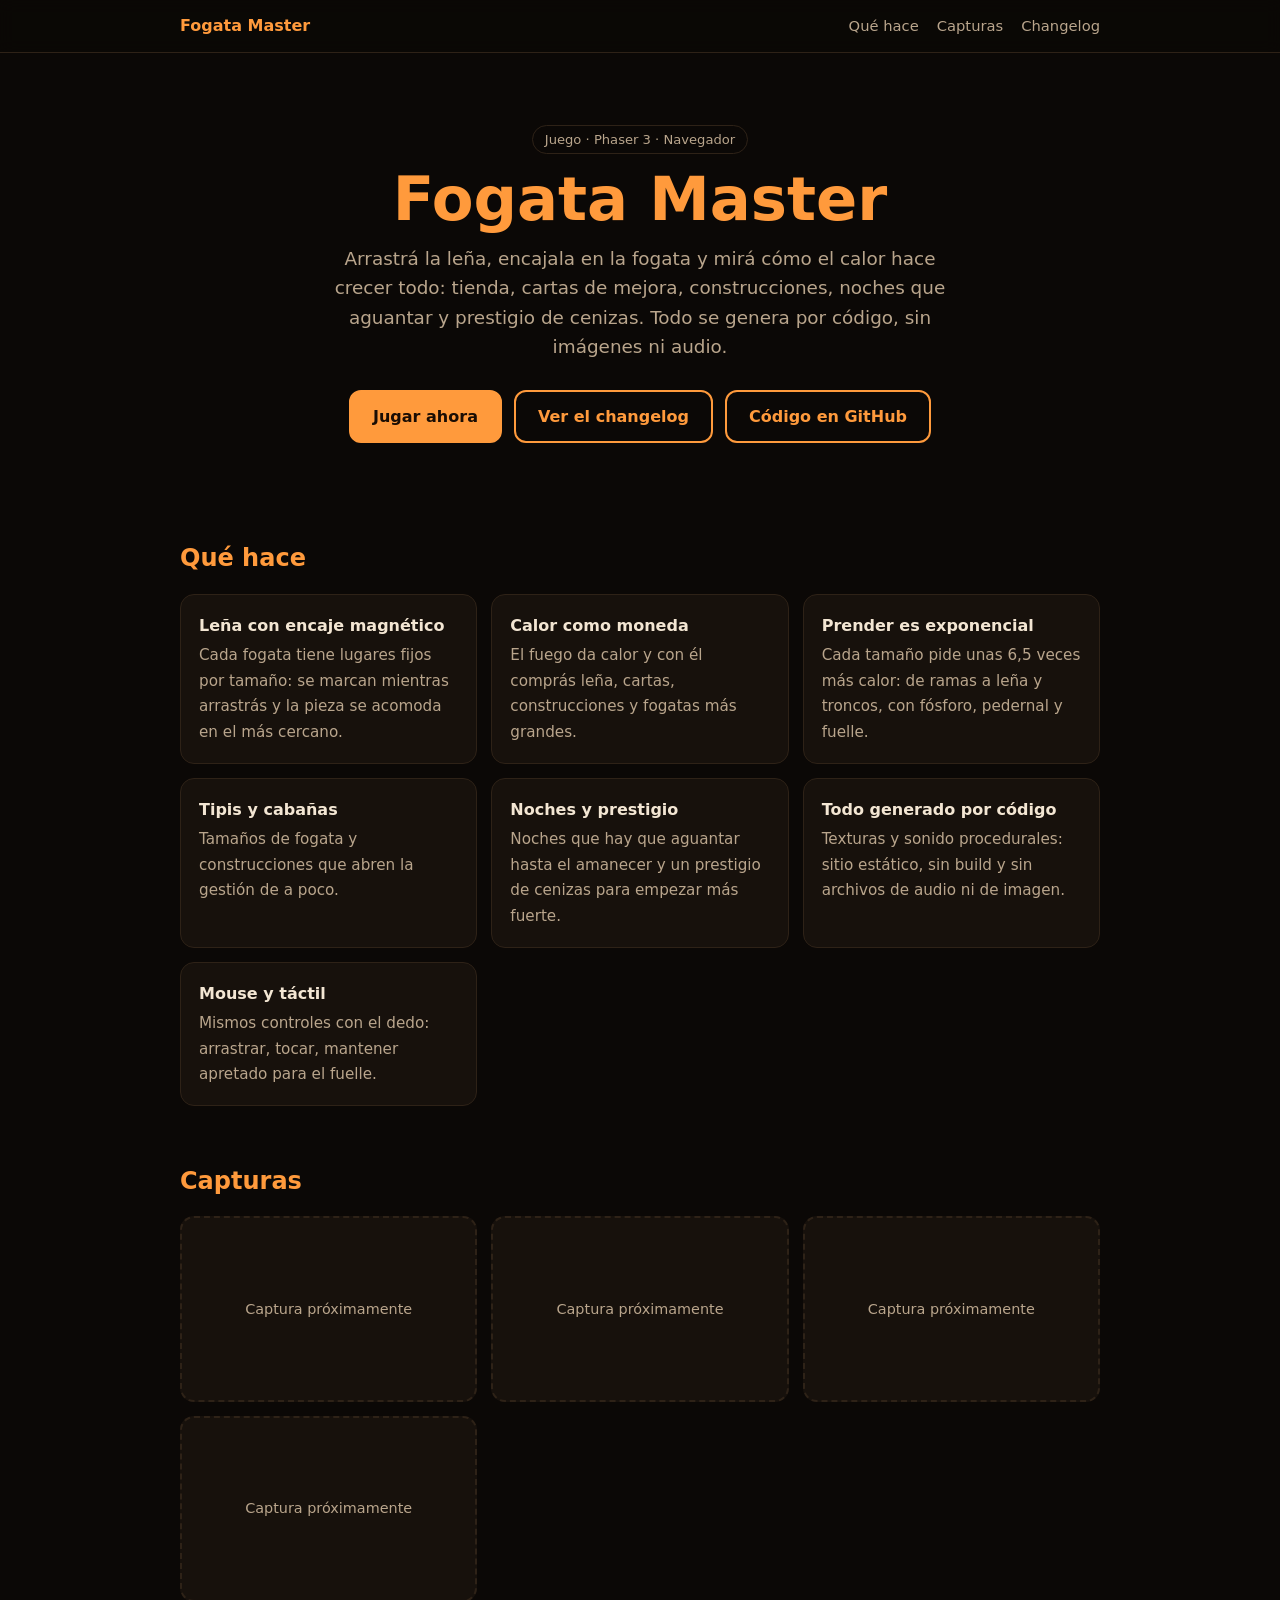
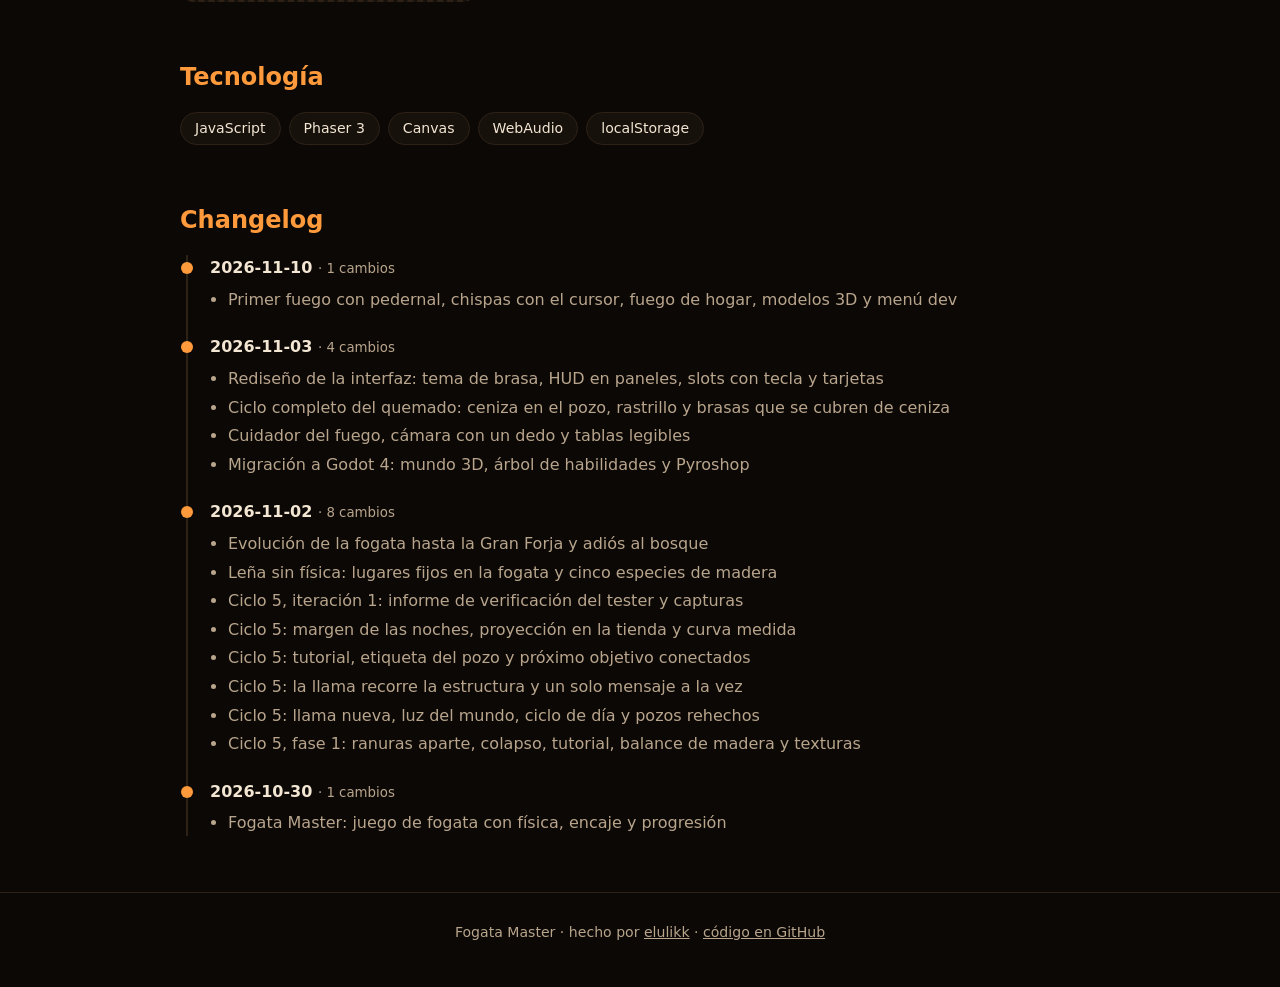
==== landing/index.html @ cbc8fab6 "Landing de portfolio con descripción, capturas y changelog Co-Authored-By: Claude Sonnet 5.5 <norepl" ====
<!doctype html><html lang="es"><head><meta charset="utf-8"><meta name="viewport" content="width=device-width,initial-scale=1"><title>Fogata Master – Un juego de fogata satisfactorio de tocar</title><meta name="description" content="Arrastrá la leña, encajala en la fogata y mirá cómo el calor hace crecer todo: tienda, cartas de mejora, construcciones, noches que aguantar y prestigio de cenizas. Todo se genera por código, sin imágenes ni audio."><style>
:root{--bg:#0b0806;--ink:#f3e6d3;--mut:#b9a58c;--card:#17110c;--line:#2e2217;--brand:#ff9a3c;--onbrand:#1a0d04;--font:system-ui,-apple-system,"Segoe UI",sans-serif;--mono:"JetBrains Mono",ui-monospace,Consolas,monospace}
*{box-sizing:border-box}html{scroll-behavior:smooth}
body{margin:0;background:var(--bg);color:var(--ink);font:16px/1.6 var(--font)}
.hero{background-size:cover;background-position:center}
.hero.bg{background-image:linear-gradient(rgba(5,8,14,.55),var(--bg)),var(--herobg)}
.hud .card,.hud .shot,.hud table,.hud .chips span{background:rgba(8,14,24,.72);border-color:var(--brand);border-radius:2px;backdrop-filter:blur(4px)}
.hud .card b,.hud h3,.hud th,.hud .tag{font-family:var(--mono);text-transform:uppercase;letter-spacing:.12em;font-size:.78rem;color:var(--brand)}
.hud .btn{border-radius:2px;text-transform:uppercase;letter-spacing:.1em;font-size:.85rem}
.hud h1{font-family:var(--mono);letter-spacing:.06em;text-shadow:0 0 28px color-mix(in srgb,var(--brand) 50%,transparent)}
.hud .shot{border-style:solid}.hud .shot img{cursor:zoom-in}
.band{height:46vh;min-height:260px;background-size:cover;background-position:center;margin:56px 0;border-block:1px solid var(--brand);display:grid;place-items:center;text-align:center;padding:0 20px}
.band p{font-family:var(--mono);text-transform:uppercase;letter-spacing:.2em;font-size:clamp(.9rem,2.4vw,1.3rem);background:rgba(5,8,14,.6);padding:10px 18px;margin:0;color:var(--brand)}
.lb{position:fixed;inset:0;background:rgba(0,0,0,.92);display:none;place-items:center;z-index:20}.lb.on{display:grid}.lb img{max-width:96vw;max-height:94vh}
.wrap{max-width:960px;margin:0 auto;padding:0 20px}
nav{position:sticky;top:0;background:color-mix(in srgb,var(--bg) 88%,transparent);backdrop-filter:blur(8px);border-bottom:1px solid var(--line);z-index:5}
nav .wrap{display:flex;gap:18px;align-items:center;height:52px;overflow-x:auto;white-space:nowrap}
nav b{margin-right:auto;color:var(--brand)}nav a{color:var(--mut);text-decoration:none;font-size:.92rem}nav a:hover{color:var(--ink)}
header{padding:72px 0 40px;text-align:center}
.tag{display:inline-block;padding:3px 12px;border:1px solid var(--line);border-radius:99px;color:var(--mut);font-size:.82rem;margin-bottom:14px}
h1{margin:0 0 12px;font-size:clamp(2.2rem,7vw,3.8rem);line-height:1.05;color:var(--brand)}
header p.lead{margin:0 auto;max-width:620px;color:var(--mut);font-size:1.15rem}
.cta{display:flex;flex-wrap:wrap;gap:12px;justify-content:center;margin:28px 0 0}
.btn{padding:12px 22px;border-radius:12px;border:2px solid var(--brand);color:var(--brand);font-weight:700;text-decoration:none}
.btn.primary{background:var(--brand);color:var(--onbrand)}.btn:hover{filter:brightness(1.12)}
section{margin:56px 0}h2{font-size:1.5rem;margin:0 0 16px;color:var(--brand)}
.grid{display:grid;grid-template-columns:repeat(auto-fit,minmax(250px,1fr));gap:14px}
.card{background:var(--card);border:1px solid var(--line);border-radius:14px;padding:18px}
.card b{display:block;margin-bottom:4px}.card span{color:var(--mut);font-size:.95rem}
.shots{display:grid;grid-template-columns:repeat(auto-fit,minmax(280px,1fr));gap:14px}
.shot{aspect-ratio:16/10;border:2px dashed var(--line);border-radius:14px;display:grid;place-items:center;color:var(--mut);font-size:.9rem;overflow:hidden;background:var(--card)}
.shot img{width:100%;height:100%;object-fit:cover}
table{width:100%;border-collapse:collapse;font-size:.95rem}td,th{text-align:left;padding:9px 12px;border-bottom:1px solid var(--line);vertical-align:top}th{color:var(--mut);font-weight:600}
.chips{display:flex;flex-wrap:wrap;gap:8px}.chips span{background:var(--card);border:1px solid var(--line);border-radius:99px;padding:4px 14px;font-size:.88rem}
.log{border-left:2px solid var(--line);margin-left:6px;padding-left:22px}
.day{position:relative;margin-bottom:22px}.day::before{content:"";position:absolute;left:-29px;top:7px;width:12px;height:12px;border-radius:50%;background:var(--brand)}
.day h3{margin:0 0 6px;font-size:1rem}.day h3 small{color:var(--mut);font-weight:400}
.day ul{margin:0;padding-left:18px;color:var(--mut)}.day li{margin:3px 0}
details summary{cursor:pointer;color:var(--brand);font-weight:600;margin:6px 0}
footer{border-top:1px solid var(--line);color:var(--mut);text-align:center;font-size:.88rem;padding:28px 0 44px}footer a{color:inherit}
</style></head><body class=""><nav><div class="wrap"><b>Fogata Master</b><a href="#features">Qué hace</a><a href="#shots">Capturas</a><a href="#changelog">Changelog</a></div></nav><header class="hero"><div class="wrap"><span class="tag">Juego · Phaser 3 · Navegador</span><h1>Fogata Master</h1><p class="lead">Arrastrá la leña, encajala en la fogata y mirá cómo el calor hace crecer todo: tienda, cartas de mejora, construcciones, noches que aguantar y prestigio de cenizas. Todo se genera por código, sin imágenes ni audio.</p><div class="cta"><a class="btn primary" href="../">Jugar ahora</a><a class="btn" href="#changelog">Ver el changelog</a><a class="btn" href="https://github.com/elulikk/fogata-master">Código en GitHub</a></div></div></header><div class="wrap"><section id="features"><h2>Qué hace</h2><div class="grid"><div class="card"><b>Leña con encaje magnético</b><span>Cada fogata tiene lugares fijos por tamaño: se marcan mientras arrastrás y la pieza se acomoda en el más cercano.</span></div><div class="card"><b>Calor como moneda</b><span>El fuego da calor y con él comprás leña, cartas, construcciones y fogatas más grandes.</span></div><div class="card"><b>Prender es exponencial</b><span>Cada tamaño pide unas 6,5 veces más calor: de ramas a leña y troncos, con fósforo, pedernal y fuelle.</span></div><div class="card"><b>Tipis y cabañas</b><span>Tamaños de fogata y construcciones que abren la gestión de a poco.</span></div><div class="card"><b>Noches y prestigio</b><span>Noches que hay que aguantar hasta el amanecer y un prestigio de cenizas para empezar más fuerte.</span></div><div class="card"><b>Todo generado por código</b><span>Texturas y sonido procedurales: sitio estático, sin build y sin archivos de audio ni de imagen.</span></div><div class="card"><b>Mouse y táctil</b><span>Mismos controles con el dedo: arrastrar, tocar, mantener apretado para el fuelle.</span></div></div></section><section id="shots"><h2>Capturas</h2><div class="shots"><div class="shot">Captura próximamente</div><div class="shot">Captura próximamente</div><div class="shot">Captura próximamente</div><div class="shot">Captura próximamente</div></div></section><section><h2>Tecnología</h2><div class="chips"><span>JavaScript</span><span>Phaser 3</span><span>Canvas</span><span>WebAudio</span><span>localStorage</span></div></section><section id="changelog"><h2>Changelog</h2><div class="log"><div class="day"><h3>2026-11-10 <small>· 1 cambios</small></h3><ul><li>Primer fuego con pedernal, chispas con el cursor, fuego de hogar, modelos 3D y menú dev</li></ul></div><div class="day"><h3>2026-11-03 <small>· 4 cambios</small></h3><ul><li>Rediseño de la interfaz: tema de brasa, HUD en paneles, slots con tecla y tarjetas</li><li>Ciclo completo del quemado: ceniza en el pozo, rastrillo y brasas que se cubren de ceniza</li><li>Cuidador del fuego, cámara con un dedo y tablas legibles</li><li>Migración a Godot 4: mundo 3D, árbol de habilidades y Pyroshop</li></ul></div><div class="day"><h3>2026-11-02 <small>· 8 cambios</small></h3><ul><li>Evolución de la fogata hasta la Gran Forja y adiós al bosque</li><li>Leña sin física: lugares fijos en la fogata y cinco especies de madera</li><li>Ciclo 5, iteración 1: informe de verificación del tester y capturas</li><li>Ciclo 5: margen de las noches, proyección en la tienda y curva medida</li><li>Ciclo 5: tutorial, etiqueta del pozo y próximo objetivo conectados</li><li>Ciclo 5: la llama recorre la estructura y un solo mensaje a la vez</li><li>Ciclo 5: llama nueva, luz del mundo, ciclo de día y pozos rehechos</li><li>Ciclo 5, fase 1: ranuras aparte, colapso, tutorial, balance de madera y texturas</li></ul></div><div class="day"><h3>2026-10-30 <small>· 1 cambios</small></h3><ul><li>Fogata Master: juego de fogata con física, encaje y progresión</li></ul></div></div></section></div><footer><div class="wrap">Fogata Master · hecho por <a href="https://github.com/elulikk">elulikk</a> · <a href="https://github.com/elulikk/fogata-master">código en GitHub</a></div></footer><div class="lb" onclick="this.classList.remove('on')"><img alt=""></div><script>document.querySelectorAll(".shot img").forEach(i=>i.onclick=()=>{const l=document.querySelector(".lb");l.querySelector("img").src=i.src;l.classList.add("on")})</script></body></html>
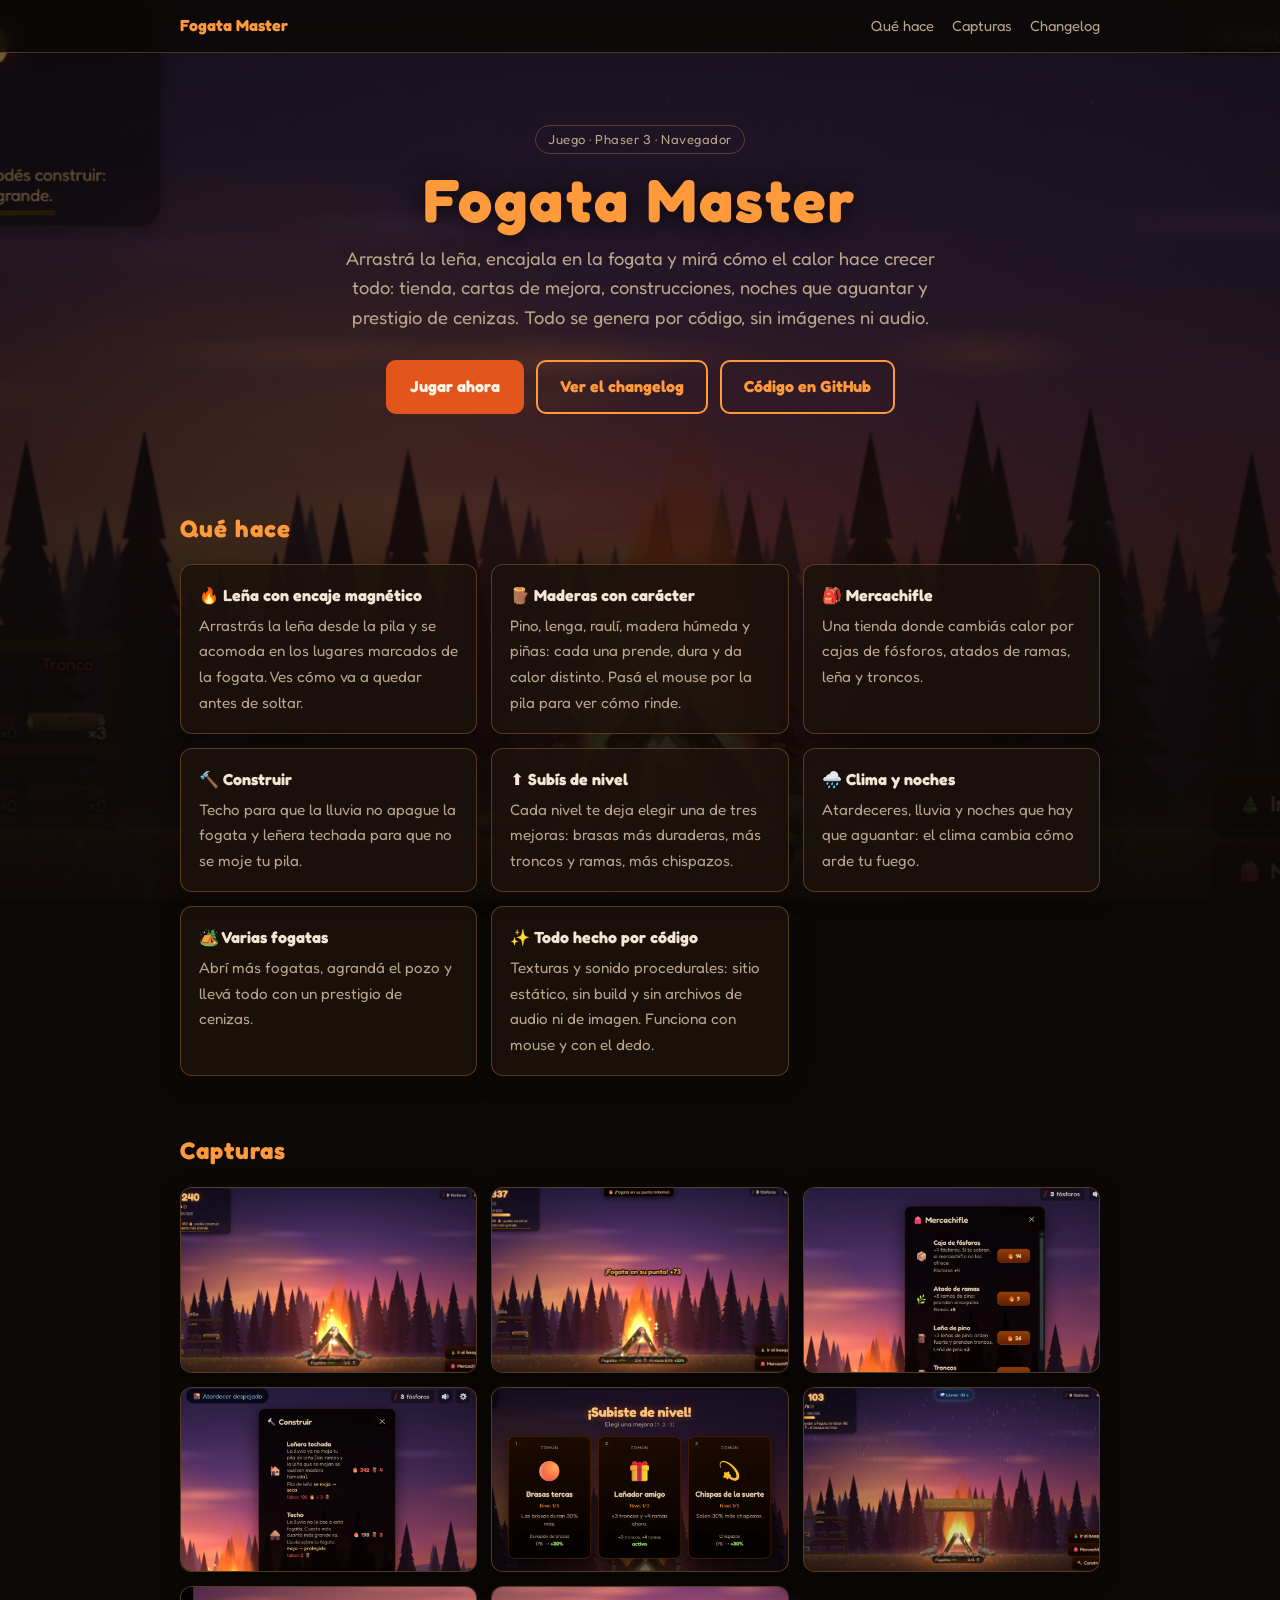
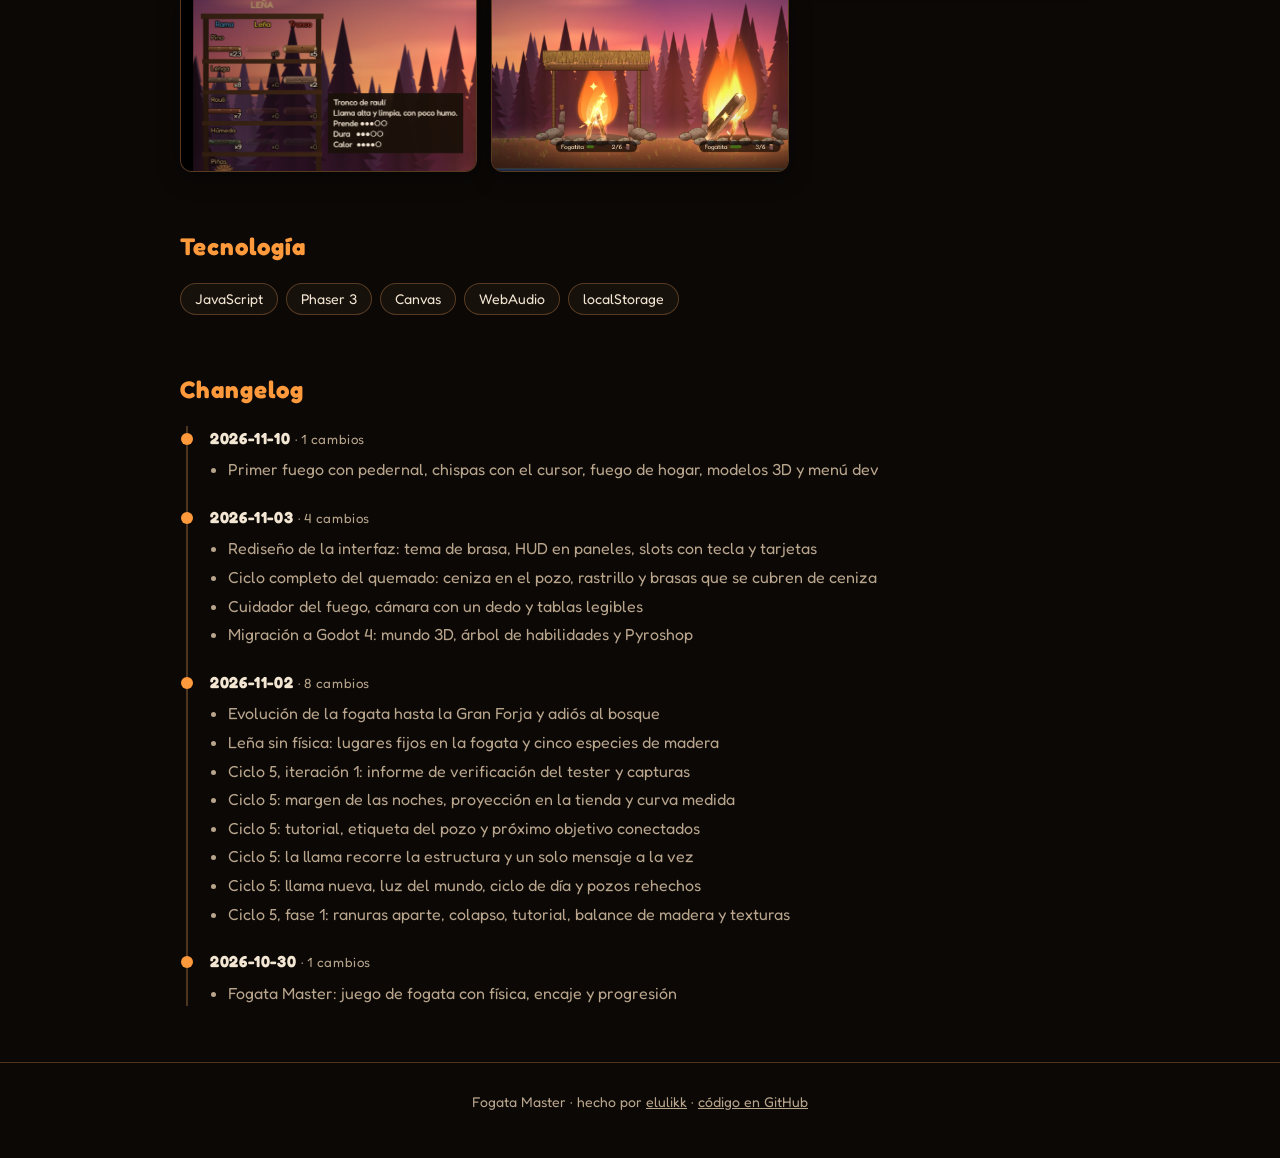
==== commit 6da75d59: "Landing de Fogata Master: estilo del juego, fondo de atardecer y capturas Co-Authored-By: Claude Son" ====
--- a/landing/index.html
+++ b/landing/index.html
@@ -1,8 +1,16 @@
-<!doctype html><html lang="es"><head><meta charset="utf-8"><meta name="viewport" content="width=device-width,initial-scale=1"><title>Fogata Master – Un juego de fogata satisfactorio de tocar</title><meta name="description" content="Arrastrá la leña, encajala en la fogata y mirá cómo el calor hace crecer todo: tienda, cartas de mejora, construcciones, noches que aguantar y prestigio de cenizas. Todo se genera por código, sin imágenes ni audio."><style>
-:root{--bg:#0b0806;--ink:#f3e6d3;--mut:#b9a58c;--card:#17110c;--line:#2e2217;--brand:#ff9a3c;--onbrand:#1a0d04;--font:system-ui,-apple-system,"Segoe UI",sans-serif;--mono:"JetBrains Mono",ui-monospace,Consolas,monospace}
+<!doctype html><html lang="es"><head><meta charset="utf-8"><meta name="viewport" content="width=device-width,initial-scale=1"><title>Fogata Master – Un juego de fogata satisfactorio de tocar</title><meta name="description" content="Arrastrá la leña, encajala en la fogata y mirá cómo el calor hace crecer todo: tienda, cartas de mejora, construcciones, noches que aguantar y prestigio de cenizas. Todo se genera por código, sin imágenes ni audio."><link rel="preconnect" href="https://fonts.googleapis.com"><link href="https://fonts.googleapis.com/css2?family=Fredoka:wght@400;500;600;700&display=swap" rel="stylesheet"><style>
+:root{--bg:#0b0806;--ink:#f3e6d3;--mut:#b9a58c;--card:#17110c;--line:rgba(255,170,90,.28);--brand:#ff9a3c;--onbrand:#1a0d04;--font:"Fredoka",system-ui,sans-serif;--mono:"JetBrains Mono",ui-monospace,Consolas,monospace;--pagebg:url(screenshots/16.webp);--head:"Fredoka",system-ui,sans-serif;--ov1:rgba(11,8,6,.55);--ov2:rgba(11,8,6,.92);--navbg:rgba(11,8,6,.82);--cardbg:rgba(28,18,12,.88);--btn:#e2561b;--onbtn:#fff6e8}
 *{box-sizing:border-box}html{scroll-behavior:smooth}
 body{margin:0;background:var(--bg);color:var(--ink);font:16px/1.6 var(--font)}
 .hero{background-size:cover;background-position:center}
+body.pagebg{background-image:linear-gradient(var(--ov1),var(--ov2)),var(--pagebg);background-size:cover;background-position:center;background-attachment:fixed}
+.pagebg nav{background:var(--navbg)}
+.map h1,.map h2,.map h3,.map .tag{font-family:var(--head);letter-spacing:.04em}
+.map h1{text-shadow:0 2px 24px rgba(0,0,0,.7)}
+.map .card,.map .shot,.map table{background:var(--cardbg);border:1px solid var(--line);border-radius:12px;box-shadow:0 6px 22px rgba(0,0,0,.35)}
+.map .btn{border-radius:10px}.map .btn.primary{background:var(--btn);border-color:var(--btn);color:var(--onbtn)}
+.map .btn[hidden]{display:none}
+.note{text-align:center;color:var(--mut);font-size:.9rem;min-height:1.4em;margin:12px 0 0}
 .hero.bg{background-image:linear-gradient(rgba(5,8,14,.55),var(--bg)),var(--herobg)}
 .hud .card,.hud .shot,.hud table,.hud .chips span{background:rgba(8,14,24,.72);border-color:var(--brand);border-radius:2px;backdrop-filter:blur(4px)}
 .hud .card b,.hud h3,.hud th,.hud .tag{font-family:var(--mono);text-transform:uppercase;letter-spacing:.12em;font-size:.78rem;color:var(--brand)}
@@ -38,4 +46,4 @@
 .day ul{margin:0;padding-left:18px;color:var(--mut)}.day li{margin:3px 0}
 details summary{cursor:pointer;color:var(--brand);font-weight:600;margin:6px 0}
 footer{border-top:1px solid var(--line);color:var(--mut);text-align:center;font-size:.88rem;padding:28px 0 44px}footer a{color:inherit}
-</style></head><body class=""><nav><div class="wrap"><b>Fogata Master</b><a href="#features">Qué hace</a><a href="#shots">Capturas</a><a href="#changelog">Changelog</a></div></nav><header class="hero"><div class="wrap"><span class="tag">Juego · Phaser 3 · Navegador</span><h1>Fogata Master</h1><p class="lead">Arrastrá la leña, encajala en la fogata y mirá cómo el calor hace crecer todo: tienda, cartas de mejora, construcciones, noches que aguantar y prestigio de cenizas. Todo se genera por código, sin imágenes ni audio.</p><div class="cta"><a class="btn primary" href="../">Jugar ahora</a><a class="btn" href="#changelog">Ver el changelog</a><a class="btn" href="https://github.com/elulikk/fogata-master">Código en GitHub</a></div></div></header><div class="wrap"><section id="features"><h2>Qué hace</h2><div class="grid"><div class="card"><b>Leña con encaje magnético</b><span>Cada fogata tiene lugares fijos por tamaño: se marcan mientras arrastrás y la pieza se acomoda en el más cercano.</span></div><div class="card"><b>Calor como moneda</b><span>El fuego da calor y con él comprás leña, cartas, construcciones y fogatas más grandes.</span></div><div class="card"><b>Prender es exponencial</b><span>Cada tamaño pide unas 6,5 veces más calor: de ramas a leña y troncos, con fósforo, pedernal y fuelle.</span></div><div class="card"><b>Tipis y cabañas</b><span>Tamaños de fogata y construcciones que abren la gestión de a poco.</span></div><div class="card"><b>Noches y prestigio</b><span>Noches que hay que aguantar hasta el amanecer y un prestigio de cenizas para empezar más fuerte.</span></div><div class="card"><b>Todo generado por código</b><span>Texturas y sonido procedurales: sitio estático, sin build y sin archivos de audio ni de imagen.</span></div><div class="card"><b>Mouse y táctil</b><span>Mismos controles con el dedo: arrastrar, tocar, mantener apretado para el fuelle.</span></div></div></section><section id="shots"><h2>Capturas</h2><div class="shots"><div class="shot">Captura próximamente</div><div class="shot">Captura próximamente</div><div class="shot">Captura próximamente</div><div class="shot">Captura próximamente</div></div></section><section><h2>Tecnología</h2><div class="chips"><span>JavaScript</span><span>Phaser 3</span><span>Canvas</span><span>WebAudio</span><span>localStorage</span></div></section><section id="changelog"><h2>Changelog</h2><div class="log"><div class="day"><h3>2026-11-10 <small>· 1 cambios</small></h3><ul><li>Primer fuego con pedernal, chispas con el cursor, fuego de hogar, modelos 3D y menú dev</li></ul></div><div class="day"><h3>2026-11-03 <small>· 4 cambios</small></h3><ul><li>Rediseño de la interfaz: tema de brasa, HUD en paneles, slots con tecla y tarjetas</li><li>Ciclo completo del quemado: ceniza en el pozo, rastrillo y brasas que se cubren de ceniza</li><li>Cuidador del fuego, cámara con un dedo y tablas legibles</li><li>Migración a Godot 4: mundo 3D, árbol de habilidades y Pyroshop</li></ul></div><div class="day"><h3>2026-11-02 <small>· 8 cambios</small></h3><ul><li>Evolución de la fogata hasta la Gran Forja y adiós al bosque</li><li>Leña sin física: lugares fijos en la fogata y cinco especies de madera</li><li>Ciclo 5, iteración 1: informe de verificación del tester y capturas</li><li>Ciclo 5: margen de las noches, proyección en la tienda y curva medida</li><li>Ciclo 5: tutorial, etiqueta del pozo y próximo objetivo conectados</li><li>Ciclo 5: la llama recorre la estructura y un solo mensaje a la vez</li><li>Ciclo 5: llama nueva, luz del mundo, ciclo de día y pozos rehechos</li><li>Ciclo 5, fase 1: ranuras aparte, colapso, tutorial, balance de madera y texturas</li></ul></div><div class="day"><h3>2026-10-30 <small>· 1 cambios</small></h3><ul><li>Fogata Master: juego de fogata con física, encaje y progresión</li></ul></div></div></section></div><footer><div class="wrap">Fogata Master · hecho por <a href="https://github.com/elulikk">elulikk</a> · <a href="https://github.com/elulikk/fogata-master">código en GitHub</a></div></footer><div class="lb" onclick="this.classList.remove('on')"><img alt=""></div><script>document.querySelectorAll(".shot img").forEach(i=>i.onclick=()=>{const l=document.querySelector(".lb");l.querySelector("img").src=i.src;l.classList.add("on")})</script></body></html>+</style></head><body class=" map pagebg"><nav><div class="wrap"><b>Fogata Master</b><a href="#features">Qué hace</a><a href="#shots">Capturas</a><a href="#changelog">Changelog</a></div></nav><header class="hero"><div class="wrap"><span class="tag">Juego · Phaser 3 · Navegador</span><h1>Fogata Master</h1><p class="lead">Arrastrá la leña, encajala en la fogata y mirá cómo el calor hace crecer todo: tienda, cartas de mejora, construcciones, noches que aguantar y prestigio de cenizas. Todo se genera por código, sin imágenes ni audio.</p><div class="cta"><a class="btn primary" href="../">Jugar ahora</a><a class="btn" href="#changelog">Ver el changelog</a><a class="btn" href="https://github.com/elulikk/fogata-master">Código en GitHub</a></div></div></header><div class="wrap"><section id="features"><h2>Qué hace</h2><div class="grid"><div class="card"><b>🔥 Leña con encaje magnético</b><span>Arrastrás la leña desde la pila y se acomoda en los lugares marcados de la fogata. Ves cómo va a quedar antes de soltar.</span></div><div class="card"><b>🪵 Maderas con carácter</b><span>Pino, lenga, raulí, madera húmeda y piñas: cada una prende, dura y da calor distinto. Pasá el mouse por la pila para ver cómo rinde.</span></div><div class="card"><b>🎒 Mercachifle</b><span>Una tienda donde cambiás calor por cajas de fósforos, atados de ramas, leña y troncos.</span></div><div class="card"><b>🔨 Construir</b><span>Techo para que la lluvia no apague la fogata y leñera techada para que no se moje tu pila.</span></div><div class="card"><b>⬆️ Subís de nivel</b><span>Cada nivel te deja elegir una de tres mejoras: brasas más duraderas, más troncos y ramas, más chispazos.</span></div><div class="card"><b>🌧️ Clima y noches</b><span>Atardeceres, lluvia y noches que hay que aguantar: el clima cambia cómo arde tu fuego.</span></div><div class="card"><b>🏕️ Varias fogatas</b><span>Abrí más fogatas, agrandá el pozo y llevá todo con un prestigio de cenizas.</span></div><div class="card"><b>✨ Todo hecho por código</b><span>Texturas y sonido procedurales: sitio estático, sin build y sin archivos de audio ni de imagen. Funciona con mouse y con el dedo.</span></div></div></section><section id="shots"><h2>Capturas</h2><div class="shots"><div class="shot"><img src="screenshots/16.webp" alt="Captura 1 de Fogata Master" loading="lazy"></div><div class="shot"><img src="screenshots/17.webp" alt="Captura 2 de Fogata Master" loading="lazy"></div><div class="shot"><img src="screenshots/18.webp" alt="Captura 3 de Fogata Master" loading="lazy"></div><div class="shot"><img src="screenshots/19.png" alt="Captura 4 de Fogata Master" loading="lazy"></div><div class="shot"><img src="screenshots/20.png" alt="Captura 5 de Fogata Master" loading="lazy"></div><div class="shot"><img src="screenshots/21.webp" alt="Captura 6 de Fogata Master" loading="lazy"></div><div class="shot"><img src="screenshots/22.png" alt="Captura 7 de Fogata Master" loading="lazy"></div><div class="shot"><img src="screenshots/23.webp" alt="Captura 8 de Fogata Master" loading="lazy"></div></div></section><section><h2>Tecnología</h2><div class="chips"><span>JavaScript</span><span>Phaser 3</span><span>Canvas</span><span>WebAudio</span><span>localStorage</span></div></section><section id="changelog"><h2>Changelog</h2><div class="log"><div class="day"><h3>2026-11-10 <small>· 1 cambios</small></h3><ul><li>Primer fuego con pedernal, chispas con el cursor, fuego de hogar, modelos 3D y menú dev</li></ul></div><div class="day"><h3>2026-11-03 <small>· 4 cambios</small></h3><ul><li>Rediseño de la interfaz: tema de brasa, HUD en paneles, slots con tecla y tarjetas</li><li>Ciclo completo del quemado: ceniza en el pozo, rastrillo y brasas que se cubren de ceniza</li><li>Cuidador del fuego, cámara con un dedo y tablas legibles</li><li>Migración a Godot 4: mundo 3D, árbol de habilidades y Pyroshop</li></ul></div><div class="day"><h3>2026-11-02 <small>· 8 cambios</small></h3><ul><li>Evolución de la fogata hasta la Gran Forja y adiós al bosque</li><li>Leña sin física: lugares fijos en la fogata y cinco especies de madera</li><li>Ciclo 5, iteración 1: informe de verificación del tester y capturas</li><li>Ciclo 5: margen de las noches, proyección en la tienda y curva medida</li><li>Ciclo 5: tutorial, etiqueta del pozo y próximo objetivo conectados</li><li>Ciclo 5: la llama recorre la estructura y un solo mensaje a la vez</li><li>Ciclo 5: llama nueva, luz del mundo, ciclo de día y pozos rehechos</li><li>Ciclo 5, fase 1: ranuras aparte, colapso, tutorial, balance de madera y texturas</li></ul></div><div class="day"><h3>2026-10-30 <small>· 1 cambios</small></h3><ul><li>Fogata Master: juego de fogata con física, encaje y progresión</li></ul></div></div></section></div><footer><div class="wrap">Fogata Master · hecho por <a href="https://github.com/elulikk">elulikk</a> · <a href="https://github.com/elulikk/fogata-master">código en GitHub</a></div></footer><div class="lb" onclick="this.classList.remove('on')"><img alt=""></div><script>document.querySelectorAll(".shot img").forEach(i=>i.onclick=()=>{const l=document.querySelector(".lb");l.querySelector("img").src=i.src;l.classList.add("on")})</script></body></html>
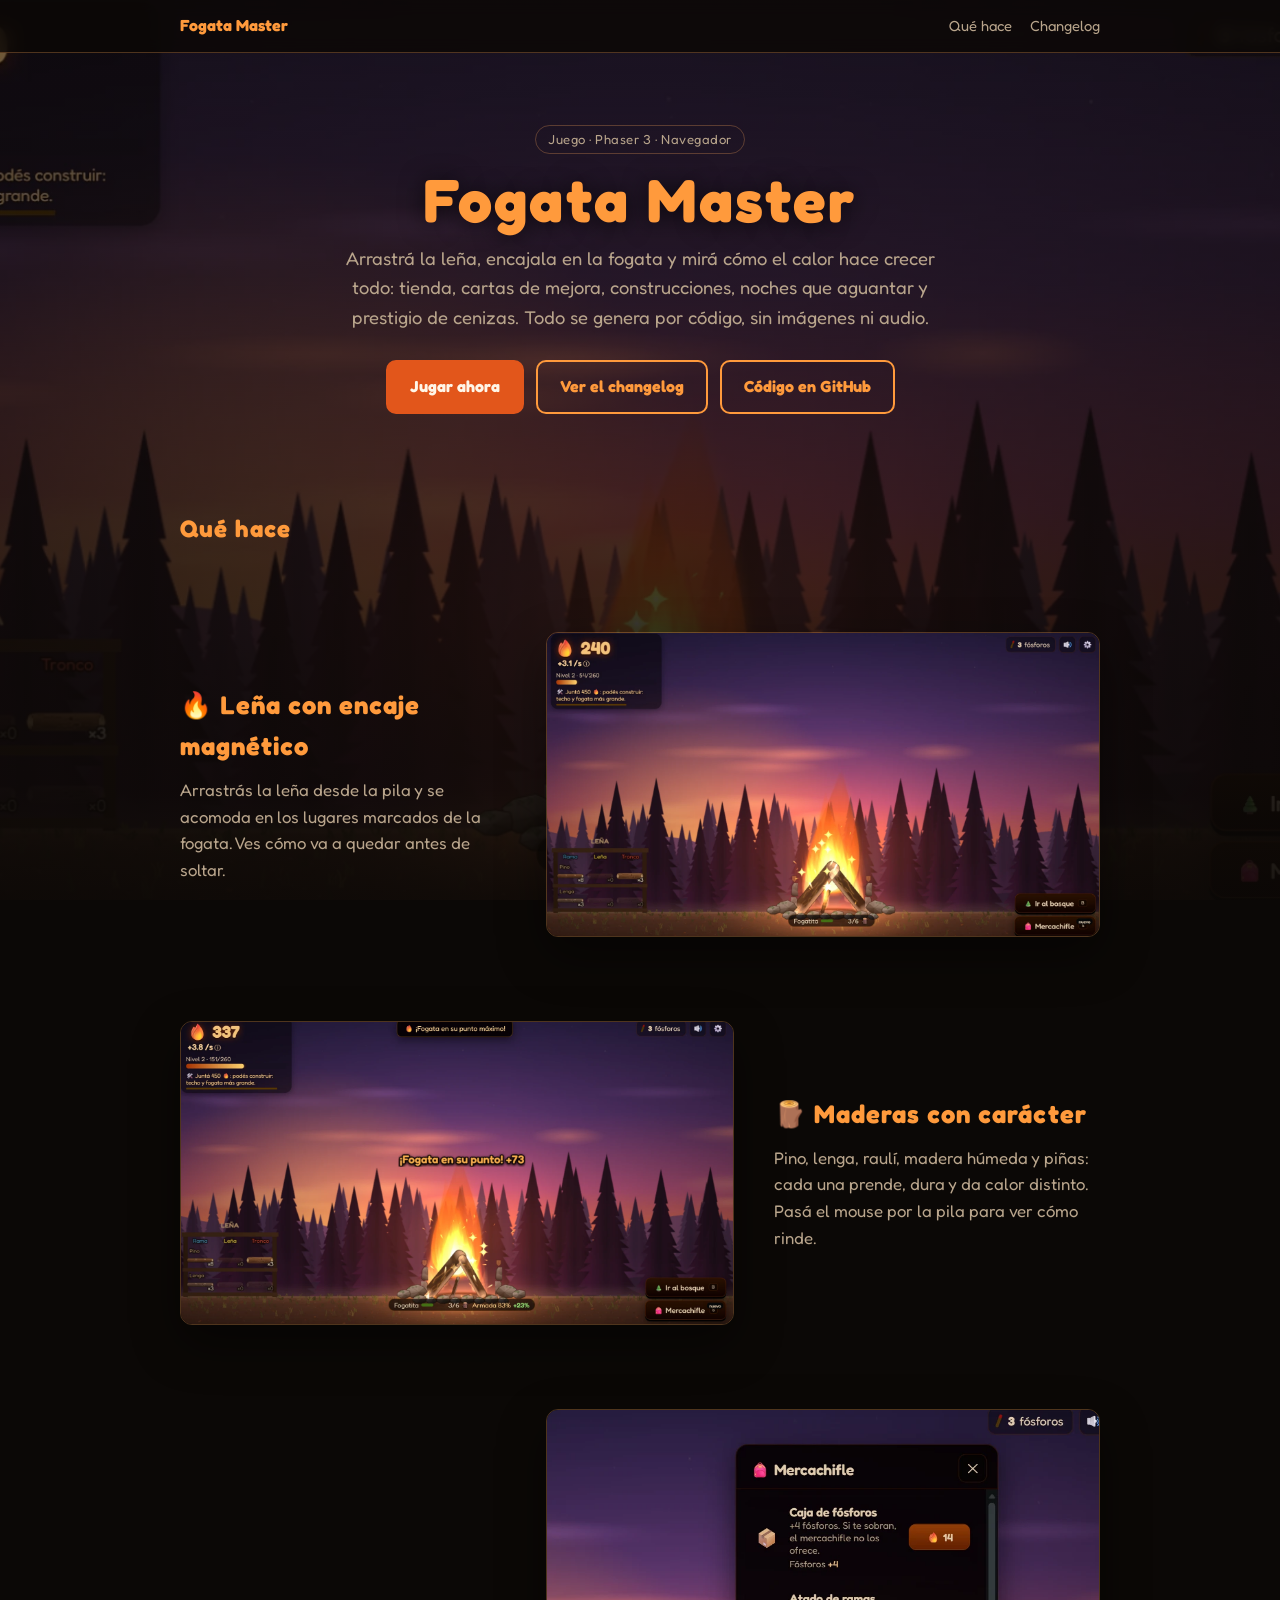
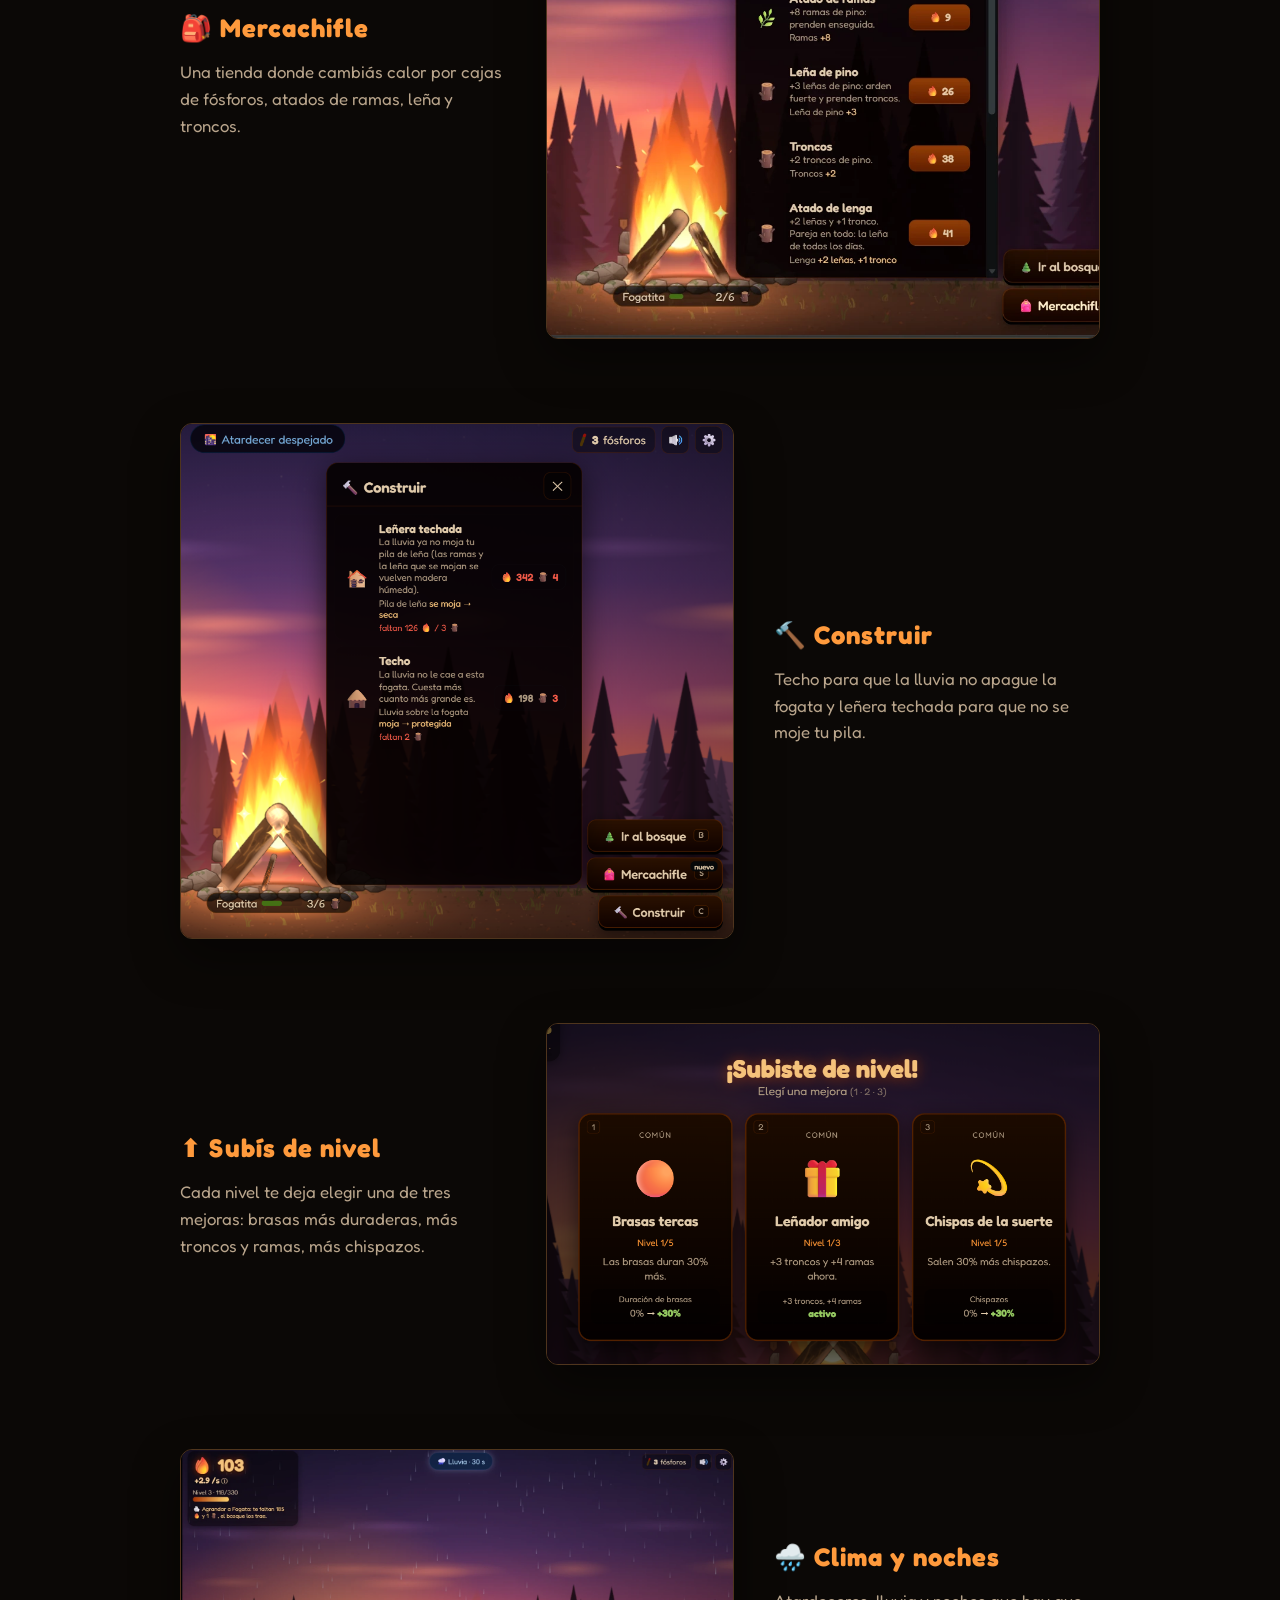
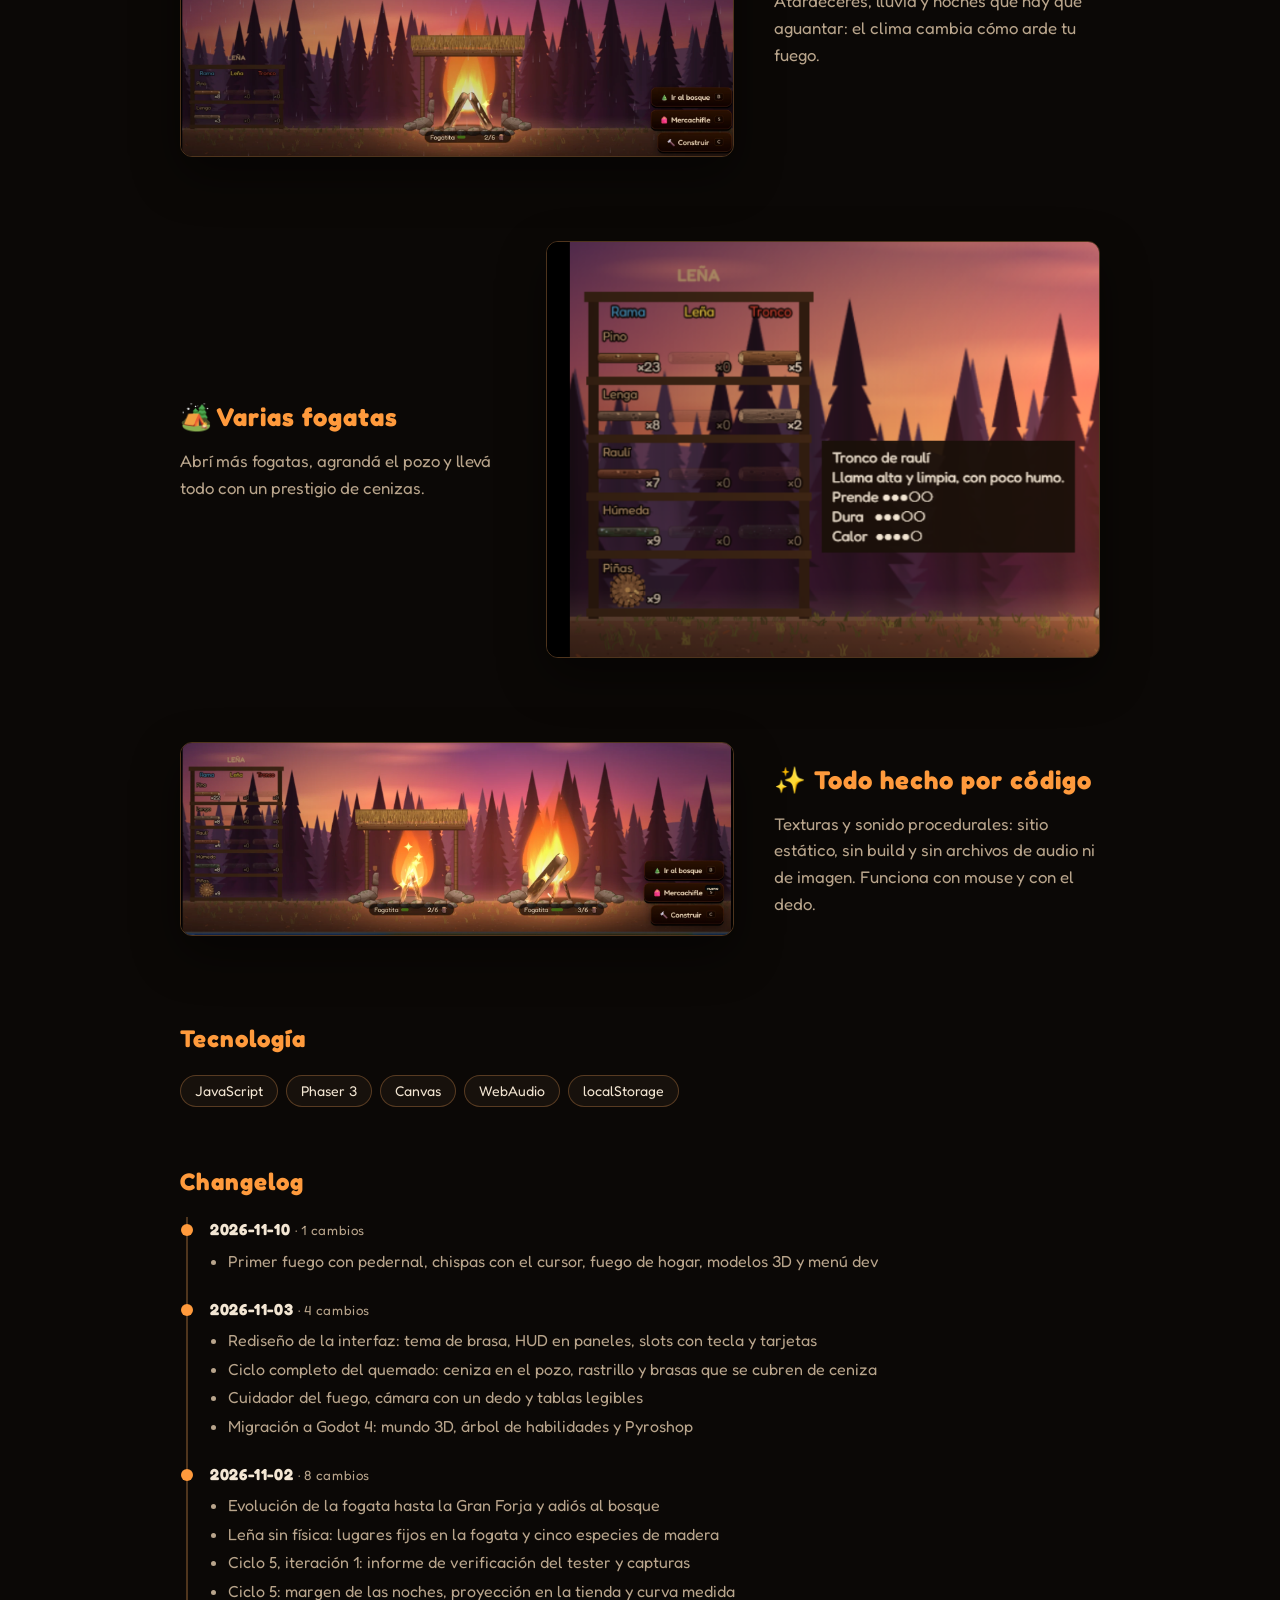
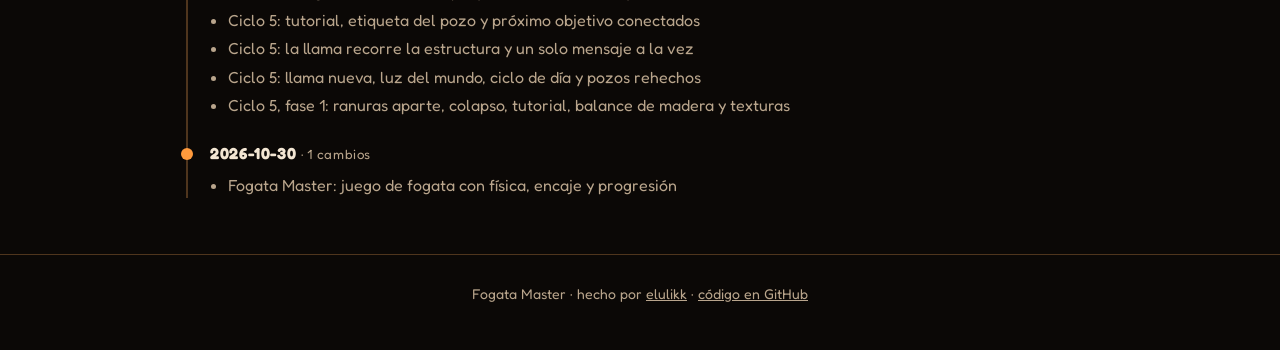
==== commit 6fe6287c: "Landings: imágenes grandes junto a cada característica, con aparición al scrollear Co-Authored-By: C" ====
--- a/landing/index.html
+++ b/landing/index.html
@@ -17,6 +17,14 @@
 .hud .btn{border-radius:2px;text-transform:uppercase;letter-spacing:.1em;font-size:.85rem}
 .hud h1{font-family:var(--mono);letter-spacing:.06em;text-shadow:0 0 28px color-mix(in srgb,var(--brand) 50%,transparent)}
 .hud .shot{border-style:solid}.hud .shot img{cursor:zoom-in}
+.show{display:grid;grid-template-columns:minmax(0,1fr) minmax(0,1.7fr);gap:40px;align-items:center;margin:84px 0}
+.show.rev{grid-template-columns:minmax(0,1.7fr) minmax(0,1fr)}.show.rev .txt{order:2}.show.multi{align-items:start}.show.multi .txt{position:sticky;top:84px}
+.show h3{font-size:1.6rem;margin:0 0 10px;color:var(--brand)}.show p{margin:0;color:var(--mut);font-size:1.05rem}
+.figs{display:grid;gap:22px}.figs img{width:100%;height:auto;display:block;border-radius:12px;border:1px solid var(--line);box-shadow:0 18px 48px rgba(0,0,0,.45);cursor:zoom-in}
+.more{margin:64px 0 14px}
+@media(max-width:820px){.show{grid-template-columns:1fr;gap:18px;margin:56px 0}.show.rev{grid-template-columns:1fr}.show.rev .txt{order:0}.show.multi .txt{position:static}}
+.js .rv{opacity:0;transform:translateY(34px);transition:opacity .8s ease,transform .8s ease}.js .rv.on{opacity:1;transform:none}
+@media(prefers-reduced-motion:reduce){.js .rv{opacity:1;transform:none;transition:none}}
 .band{height:46vh;min-height:260px;background-size:cover;background-position:center;margin:56px 0;border-block:1px solid var(--brand);display:grid;place-items:center;text-align:center;padding:0 20px}
 .band p{font-family:var(--mono);text-transform:uppercase;letter-spacing:.2em;font-size:clamp(.9rem,2.4vw,1.3rem);background:rgba(5,8,14,.6);padding:10px 18px;margin:0;color:var(--brand)}
 .lb{position:fixed;inset:0;background:rgba(0,0,0,.92);display:none;place-items:center;z-index:20}.lb.on{display:grid}.lb img{max-width:96vw;max-height:94vh}
@@ -46,4 +54,4 @@
 .day ul{margin:0;padding-left:18px;color:var(--mut)}.day li{margin:3px 0}
 details summary{cursor:pointer;color:var(--brand);font-weight:600;margin:6px 0}
 footer{border-top:1px solid var(--line);color:var(--mut);text-align:center;font-size:.88rem;padding:28px 0 44px}footer a{color:inherit}
-</style></head><body class=" map pagebg"><nav><div class="wrap"><b>Fogata Master</b><a href="#features">Qué hace</a><a href="#shots">Capturas</a><a href="#changelog">Changelog</a></div></nav><header class="hero"><div class="wrap"><span class="tag">Juego · Phaser 3 · Navegador</span><h1>Fogata Master</h1><p class="lead">Arrastrá la leña, encajala en la fogata y mirá cómo el calor hace crecer todo: tienda, cartas de mejora, construcciones, noches que aguantar y prestigio de cenizas. Todo se genera por código, sin imágenes ni audio.</p><div class="cta"><a class="btn primary" href="../">Jugar ahora</a><a class="btn" href="#changelog">Ver el changelog</a><a class="btn" href="https://github.com/elulikk/fogata-master">Código en GitHub</a></div></div></header><div class="wrap"><section id="features"><h2>Qué hace</h2><div class="grid"><div class="card"><b>🔥 Leña con encaje magnético</b><span>Arrastrás la leña desde la pila y se acomoda en los lugares marcados de la fogata. Ves cómo va a quedar antes de soltar.</span></div><div class="card"><b>🪵 Maderas con carácter</b><span>Pino, lenga, raulí, madera húmeda y piñas: cada una prende, dura y da calor distinto. Pasá el mouse por la pila para ver cómo rinde.</span></div><div class="card"><b>🎒 Mercachifle</b><span>Una tienda donde cambiás calor por cajas de fósforos, atados de ramas, leña y troncos.</span></div><div class="card"><b>🔨 Construir</b><span>Techo para que la lluvia no apague la fogata y leñera techada para que no se moje tu pila.</span></div><div class="card"><b>⬆️ Subís de nivel</b><span>Cada nivel te deja elegir una de tres mejoras: brasas más duraderas, más troncos y ramas, más chispazos.</span></div><div class="card"><b>🌧️ Clima y noches</b><span>Atardeceres, lluvia y noches que hay que aguantar: el clima cambia cómo arde tu fuego.</span></div><div class="card"><b>🏕️ Varias fogatas</b><span>Abrí más fogatas, agrandá el pozo y llevá todo con un prestigio de cenizas.</span></div><div class="card"><b>✨ Todo hecho por código</b><span>Texturas y sonido procedurales: sitio estático, sin build y sin archivos de audio ni de imagen. Funciona con mouse y con el dedo.</span></div></div></section><section id="shots"><h2>Capturas</h2><div class="shots"><div class="shot"><img src="screenshots/16.webp" alt="Captura 1 de Fogata Master" loading="lazy"></div><div class="shot"><img src="screenshots/17.webp" alt="Captura 2 de Fogata Master" loading="lazy"></div><div class="shot"><img src="screenshots/18.webp" alt="Captura 3 de Fogata Master" loading="lazy"></div><div class="shot"><img src="screenshots/19.png" alt="Captura 4 de Fogata Master" loading="lazy"></div><div class="shot"><img src="screenshots/20.png" alt="Captura 5 de Fogata Master" loading="lazy"></div><div class="shot"><img src="screenshots/21.webp" alt="Captura 6 de Fogata Master" loading="lazy"></div><div class="shot"><img src="screenshots/22.png" alt="Captura 7 de Fogata Master" loading="lazy"></div><div class="shot"><img src="screenshots/23.webp" alt="Captura 8 de Fogata Master" loading="lazy"></div></div></section><section><h2>Tecnología</h2><div class="chips"><span>JavaScript</span><span>Phaser 3</span><span>Canvas</span><span>WebAudio</span><span>localStorage</span></div></section><section id="changelog"><h2>Changelog</h2><div class="log"><div class="day"><h3>2026-11-10 <small>· 1 cambios</small></h3><ul><li>Primer fuego con pedernal, chispas con el cursor, fuego de hogar, modelos 3D y menú dev</li></ul></div><div class="day"><h3>2026-11-03 <small>· 4 cambios</small></h3><ul><li>Rediseño de la interfaz: tema de brasa, HUD en paneles, slots con tecla y tarjetas</li><li>Ciclo completo del quemado: ceniza en el pozo, rastrillo y brasas que se cubren de ceniza</li><li>Cuidador del fuego, cámara con un dedo y tablas legibles</li><li>Migración a Godot 4: mundo 3D, árbol de habilidades y Pyroshop</li></ul></div><div class="day"><h3>2026-11-02 <small>· 8 cambios</small></h3><ul><li>Evolución de la fogata hasta la Gran Forja y adiós al bosque</li><li>Leña sin física: lugares fijos en la fogata y cinco especies de madera</li><li>Ciclo 5, iteración 1: informe de verificación del tester y capturas</li><li>Ciclo 5: margen de las noches, proyección en la tienda y curva medida</li><li>Ciclo 5: tutorial, etiqueta del pozo y próximo objetivo conectados</li><li>Ciclo 5: la llama recorre la estructura y un solo mensaje a la vez</li><li>Ciclo 5: llama nueva, luz del mundo, ciclo de día y pozos rehechos</li><li>Ciclo 5, fase 1: ranuras aparte, colapso, tutorial, balance de madera y texturas</li></ul></div><div class="day"><h3>2026-10-30 <small>· 1 cambios</small></h3><ul><li>Fogata Master: juego de fogata con física, encaje y progresión</li></ul></div></div></section></div><footer><div class="wrap">Fogata Master · hecho por <a href="https://github.com/elulikk">elulikk</a> · <a href="https://github.com/elulikk/fogata-master">código en GitHub</a></div></footer><div class="lb" onclick="this.classList.remove('on')"><img alt=""></div><script>document.querySelectorAll(".shot img").forEach(i=>i.onclick=()=>{const l=document.querySelector(".lb");l.querySelector("img").src=i.src;l.classList.add("on")})</script></body></html>+</style></head><body class=" map pagebg"><nav><div class="wrap"><b>Fogata Master</b><a href="#features">Qué hace</a><a href="#changelog">Changelog</a></div></nav><header class="hero"><div class="wrap"><span class="tag">Juego · Phaser 3 · Navegador</span><h1>Fogata Master</h1><p class="lead">Arrastrá la leña, encajala en la fogata y mirá cómo el calor hace crecer todo: tienda, cartas de mejora, construcciones, noches que aguantar y prestigio de cenizas. Todo se genera por código, sin imágenes ni audio.</p><div class="cta"><a class="btn primary" href="../">Jugar ahora</a><a class="btn" href="#changelog">Ver el changelog</a><a class="btn" href="https://github.com/elulikk/fogata-master">Código en GitHub</a></div></div></header><div class="wrap"><section id="features"><h2>Qué hace</h2><article class="show"><div class="txt rv"><h3>🔥 Leña con encaje magnético</h3><p>Arrastrás la leña desde la pila y se acomoda en los lugares marcados de la fogata. Ves cómo va a quedar antes de soltar.</p></div><div class="figs"><img class="rv" src="screenshots/16.webp" alt="🔥 Leña con encaje magnético – Fogata Master" loading="lazy"></div></article><article class="show rev"><div class="txt rv"><h3>🪵 Maderas con carácter</h3><p>Pino, lenga, raulí, madera húmeda y piñas: cada una prende, dura y da calor distinto. Pasá el mouse por la pila para ver cómo rinde.</p></div><div class="figs"><img class="rv" src="screenshots/17.webp" alt="🪵 Maderas con carácter – Fogata Master" loading="lazy"></div></article><article class="show"><div class="txt rv"><h3>🎒 Mercachifle</h3><p>Una tienda donde cambiás calor por cajas de fósforos, atados de ramas, leña y troncos.</p></div><div class="figs"><img class="rv" src="screenshots/18.webp" alt="🎒 Mercachifle – Fogata Master" loading="lazy"></div></article><article class="show rev"><div class="txt rv"><h3>🔨 Construir</h3><p>Techo para que la lluvia no apague la fogata y leñera techada para que no se moje tu pila.</p></div><div class="figs"><img class="rv" src="screenshots/19.png" alt="🔨 Construir – Fogata Master" loading="lazy"></div></article><article class="show"><div class="txt rv"><h3>⬆️ Subís de nivel</h3><p>Cada nivel te deja elegir una de tres mejoras: brasas más duraderas, más troncos y ramas, más chispazos.</p></div><div class="figs"><img class="rv" src="screenshots/20.png" alt="⬆️ Subís de nivel – Fogata Master" loading="lazy"></div></article><article class="show rev"><div class="txt rv"><h3>🌧️ Clima y noches</h3><p>Atardeceres, lluvia y noches que hay que aguantar: el clima cambia cómo arde tu fuego.</p></div><div class="figs"><img class="rv" src="screenshots/21.webp" alt="🌧️ Clima y noches – Fogata Master" loading="lazy"></div></article><article class="show"><div class="txt rv"><h3>🏕️ Varias fogatas</h3><p>Abrí más fogatas, agrandá el pozo y llevá todo con un prestigio de cenizas.</p></div><div class="figs"><img class="rv" src="screenshots/22.png" alt="🏕️ Varias fogatas – Fogata Master" loading="lazy"></div></article><article class="show rev"><div class="txt rv"><h3>✨ Todo hecho por código</h3><p>Texturas y sonido procedurales: sitio estático, sin build y sin archivos de audio ni de imagen. Funciona con mouse y con el dedo.</p></div><div class="figs"><img class="rv" src="screenshots/23.webp" alt="✨ Todo hecho por código – Fogata Master" loading="lazy"></div></article></section><section><h2>Tecnología</h2><div class="chips"><span>JavaScript</span><span>Phaser 3</span><span>Canvas</span><span>WebAudio</span><span>localStorage</span></div></section><section id="changelog"><h2>Changelog</h2><div class="log"><div class="day"><h3>2026-11-10 <small>· 1 cambios</small></h3><ul><li>Primer fuego con pedernal, chispas con el cursor, fuego de hogar, modelos 3D y menú dev</li></ul></div><div class="day"><h3>2026-11-03 <small>· 4 cambios</small></h3><ul><li>Rediseño de la interfaz: tema de brasa, HUD en paneles, slots con tecla y tarjetas</li><li>Ciclo completo del quemado: ceniza en el pozo, rastrillo y brasas que se cubren de ceniza</li><li>Cuidador del fuego, cámara con un dedo y tablas legibles</li><li>Migración a Godot 4: mundo 3D, árbol de habilidades y Pyroshop</li></ul></div><div class="day"><h3>2026-11-02 <small>· 8 cambios</small></h3><ul><li>Evolución de la fogata hasta la Gran Forja y adiós al bosque</li><li>Leña sin física: lugares fijos en la fogata y cinco especies de madera</li><li>Ciclo 5, iteración 1: informe de verificación del tester y capturas</li><li>Ciclo 5: margen de las noches, proyección en la tienda y curva medida</li><li>Ciclo 5: tutorial, etiqueta del pozo y próximo objetivo conectados</li><li>Ciclo 5: la llama recorre la estructura y un solo mensaje a la vez</li><li>Ciclo 5: llama nueva, luz del mundo, ciclo de día y pozos rehechos</li><li>Ciclo 5, fase 1: ranuras aparte, colapso, tutorial, balance de madera y texturas</li></ul></div><div class="day"><h3>2026-10-30 <small>· 1 cambios</small></h3><ul><li>Fogata Master: juego de fogata con física, encaje y progresión</li></ul></div></div></section></div><footer><div class="wrap">Fogata Master · hecho por <a href="https://github.com/elulikk">elulikk</a> · <a href="https://github.com/elulikk/fogata-master">código en GitHub</a></div></footer><div class="lb" onclick="this.classList.remove('on')"><img alt=""></div><script>document.documentElement.classList.add("js");var io=new IntersectionObserver(function(es){es.forEach(function(e){if(e.isIntersecting){e.target.classList.add("on");io.unobserve(e.target)}})},{threshold:.12});document.querySelectorAll(".rv").forEach(function(n){io.observe(n)});document.querySelectorAll(".shot img,.show img").forEach(i=>i.onclick=()=>{const l=document.querySelector(".lb");l.querySelector("img").src=i.src;l.classList.add("on")})</script></body></html>
